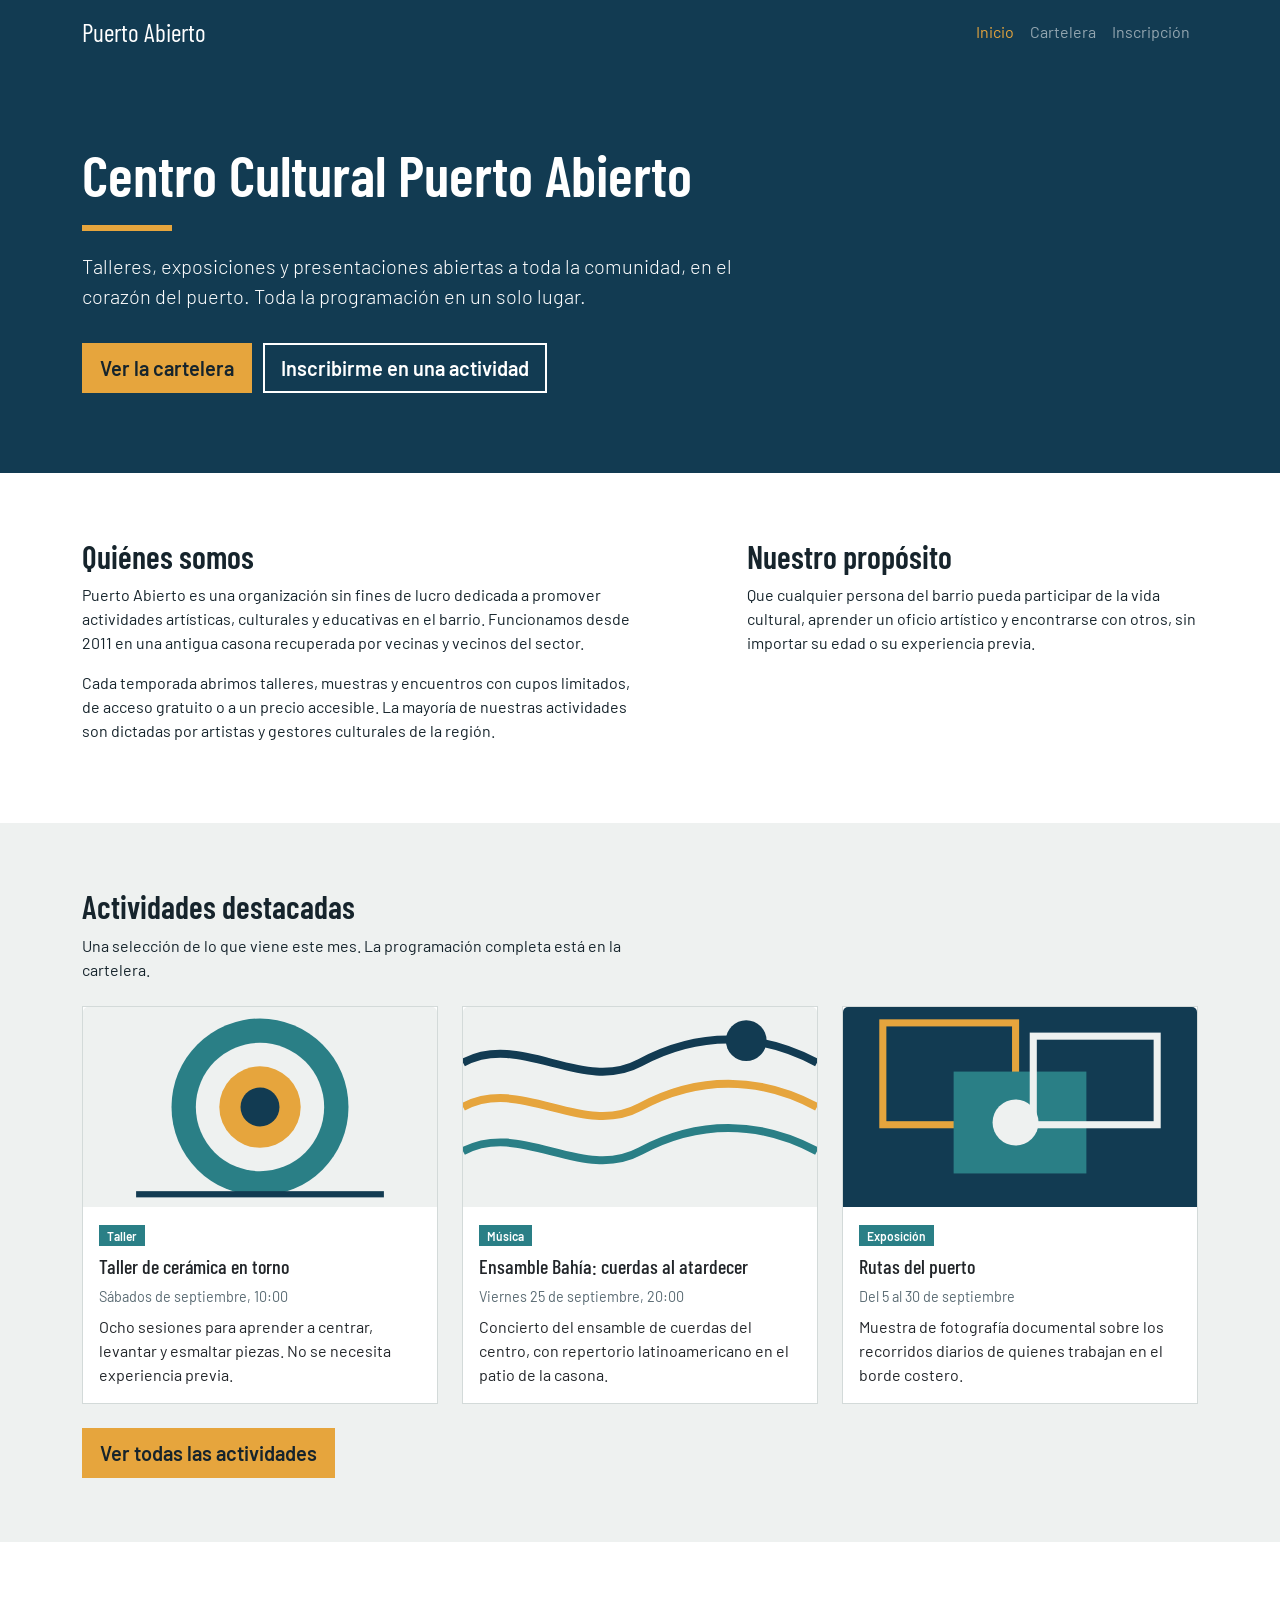
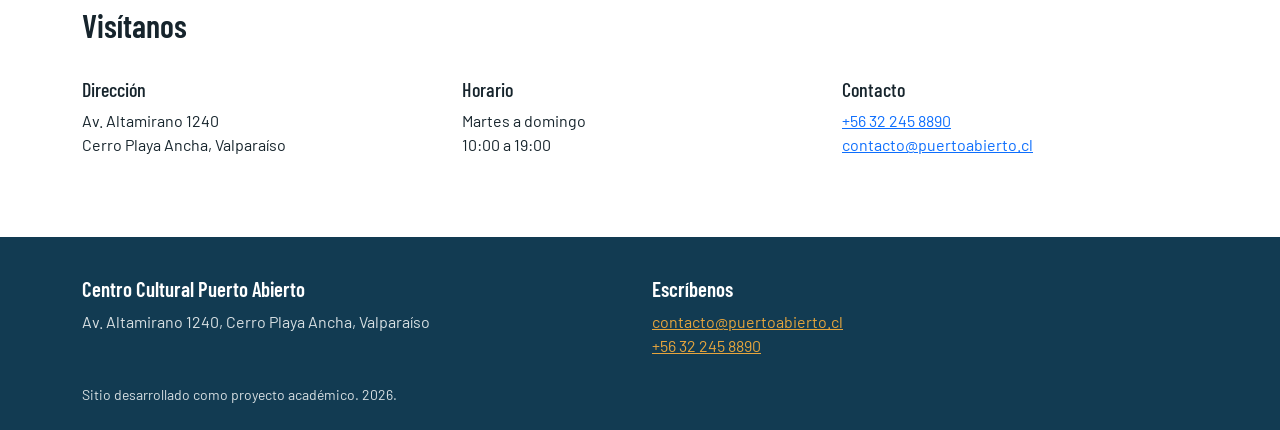
==== index.html @ 6d6f0b33 "estructura de sitios, estilo y formulario" ====
<!DOCTYPE html>
<html lang="es">

<head>
  <meta charset="UTF-8">
  <!-- viewport: hace que el celular use su ancho real y no simule una pantalla grande -->
  <meta name="viewport" content="width=device-width, initial-scale=1">
  <title>Centro Cultural Puerto Abierto</title>
  <meta name="description" content="Centro Cultural Puerto Abierto: talleres, exposiciones y presentaciones abiertas a la comunidad.">

  <!-- 1. Bootstrap primero -->
  <link rel="stylesheet" href="https://cdn.jsdelivr.net/npm/bootstrap@5.3.3/dist/css/bootstrap.min.css">
  <!-- 2. Tipografias -->
  <link rel="preconnect" href="https://fonts.googleapis.com">
  <link rel="preconnect" href="https://fonts.gstatic.com" crossorigin>
  <link rel="stylesheet" href="https://fonts.googleapis.com/css2?family=Barlow:wght@400;600&family=Barlow+Condensed:wght@600;700&display=swap">
  <!-- 3. Mi hoja de estilos al final, para poder sobrescribir a Bootstrap -->
  <link rel="stylesheet" href="css/estilos.css">
</head>

<body>

  <!-- ==================== ENCABEZADO Y MENU ==================== -->
  <header>
    <nav class="navbar navbar-expand-lg pa-menu" data-bs-theme="dark" aria-label="Navegación principal">
      <div class="container">

        <a class="navbar-brand" href="index.html">Puerto Abierto</a>

        <!-- Boton hamburguesa: aparece bajo 992px -->
        <button class="navbar-toggler" type="button"
                data-bs-toggle="collapse" data-bs-target="#menuPrincipal"
                aria-controls="menuPrincipal" aria-expanded="false"
                aria-label="Abrir el menú de navegación">
          <span class="navbar-toggler-icon"></span>
        </button>

        <!-- Bloque que se abre y cierra con el boton -->
        <div class="collapse navbar-collapse" id="menuPrincipal">
          <ul class="navbar-nav ms-auto">
            <li class="nav-item"><a class="nav-link active" aria-current="page" href="index.html">Inicio</a></li>
            <li class="nav-item"><a class="nav-link" href="cartelera.html">Cartelera</a></li>
            <li class="nav-item"><a class="nav-link" href="inscripcion.html">Inscripción</a></li>
          </ul>
        </div>

      </div>
    </nav>
  </header>


  <main>

    <!-- ==================== SECCION: BIENVENIDA ==================== -->
    <section class="pa-portada">
      <div class="container">
        <div class="row">
          <div class="col-12 col-lg-8">

            <h1>Centro Cultural Puerto Abierto</h1>
            <div class="pa-linea"></div>
            <p class="lead pa-texto">
              Talleres, exposiciones y presentaciones abiertas a toda la comunidad, en el corazón del puerto.
              Toda la programación en un solo lugar.
            </p>

            <!-- Llamada a la accion hacia la cartelera -->
            <a class="btn pa-boton btn-lg mt-3 me-2" href="cartelera.html">Ver la cartelera</a>
            <a class="btn pa-boton-borde btn-lg mt-3" href="inscripcion.html">Inscribirme en una actividad</a>

          </div>
        </div>
      </div>
    </section>


    <!-- ==================== SECCION: QUIENES SOMOS ==================== -->
    <section class="pa-seccion">
      <div class="container">
        <div class="row g-4">

          <div class="col-12 col-lg-7">
            <h2>Quiénes somos</h2>
            <p class="pa-texto">
              Puerto Abierto es una organización sin fines de lucro dedicada a promover actividades artísticas,
              culturales y educativas en el barrio. Funcionamos desde 2011 en una antigua casona recuperada por
              vecinas y vecinos del sector.
            </p>
            <p class="pa-texto">
              Cada temporada abrimos talleres, muestras y encuentros con cupos limitados, de acceso gratuito o a
              un precio accesible. La mayoría de nuestras actividades son dictadas por artistas y gestores
              culturales de la región.
            </p>
          </div>

          <div class="col-12 col-lg-5">
            <h2>Nuestro propósito</h2>
            <p class="pa-texto">
              Que cualquier persona del barrio pueda participar de la vida cultural, aprender un oficio artístico
              y encontrarse con otros, sin importar su edad o su experiencia previa.
            </p>
          </div>

        </div>
      </div>
    </section>


    <!-- ==================== SECCION: ACTIVIDADES DESTACADAS ==================== -->
    <!-- 3 tarjetas. En celular 1 por fila (col-12), desde 768px 3 por fila (col-md-4) -->
    <section class="pa-seccion pa-seccion-gris">
      <div class="container">

        <h2>Actividades destacadas</h2>
        <p class="pa-texto mb-4">
          Una selección de lo que viene este mes. La programación completa está en la cartelera.
        </p>

        <div class="row g-4">

          <!-- Actividad destacada 1 -->
          <div class="col-12 col-md-4">
            <article class="card pa-tarjeta h-100">
              <img class="card-img-top" src="img/ceramica.svg" alt="Ilustración de un plato girando en el torno de cerámica">
              <div class="card-body">
                <span class="badge pa-categoria mb-2">Taller</span>
                <h3 class="h5 card-title">Taller de cerámica en torno</h3>
                <p class="pa-fecha">Sábados de septiembre, 10:00</p>
                <p class="card-text">Ocho sesiones para aprender a centrar, levantar y esmaltar piezas. No se
                  necesita experiencia previa.</p>
              </div>
            </article>
          </div>

          <!-- Actividad destacada 2 -->
          <div class="col-12 col-md-4">
            <article class="card pa-tarjeta h-100">
              <img class="card-img-top" src="img/musica.svg" alt="Ilustración de ondas sonoras de colores">
              <div class="card-body">
                <span class="badge pa-categoria mb-2">Música</span>
                <h3 class="h5 card-title">Ensamble Bahía: cuerdas al atardecer</h3>
                <p class="pa-fecha">Viernes 25 de septiembre, 20:00</p>
                <p class="card-text">Concierto del ensamble de cuerdas del centro, con repertorio latinoamericano
                  en el patio de la casona.</p>
              </div>
            </article>
          </div>

          <!-- Actividad destacada 3 -->
          <div class="col-12 col-md-4">
            <article class="card pa-tarjeta h-100">
              <img class="card-img-top" src="img/fotografia.svg" alt="Ilustración de marcos fotográficos superpuestos">
              <div class="card-body">
                <span class="badge pa-categoria mb-2">Exposición</span>
                <h3 class="h5 card-title">Rutas del puerto</h3>
                <p class="pa-fecha">Del 5 al 30 de septiembre</p>
                <p class="card-text">Muestra de fotografía documental sobre los recorridos diarios de quienes
                  trabajan en el borde costero.</p>
              </div>
            </article>
          </div>

        </div>

        <a class="btn pa-boton btn-lg mt-4" href="cartelera.html">Ver todas las actividades</a>

      </div>
    </section>


    <!-- ==================== SECCION: CONTACTO Y UBICACION ==================== -->
    <section class="pa-seccion" id="visitanos">
      <div class="container">

        <h2>Visítanos</h2>

        <div class="row g-4 mt-1">

          <div class="col-12 col-md-4">
            <h3 class="h5">Dirección</h3>
            <p>Av. Altamirano 1240<br>Cerro Playa Ancha, Valparaíso</p>
          </div>

          <div class="col-12 col-md-4">
            <h3 class="h5">Horario</h3>
            <p>Martes a domingo<br>10:00 a 19:00</p>
          </div>

          <div class="col-12 col-md-4">
            <h3 class="h5">Contacto</h3>
            <p>
              <a href="tel:+56322458890">+56 32 245 8890</a><br>
              <a href="mailto:contacto@puertoabierto.cl">contacto@puertoabierto.cl</a>
            </p>
          </div>

        </div>
      </div>
    </section>

  </main>


  <!-- ==================== PIE DE PAGINA ==================== -->
  <footer class="pa-pie">
    <div class="container">
      <div class="row g-4">

        <div class="col-12 col-md-6">
          <h2>Centro Cultural Puerto Abierto</h2>
          <p class="mb-0">Av. Altamirano 1240, Cerro Playa Ancha, Valparaíso</p>
        </div>

        <div class="col-12 col-md-6">
          <h2>Escríbenos</h2>
          <p class="mb-0">
            <a href="mailto:contacto@puertoabierto.cl">contacto@puertoabierto.cl</a><br>
            <a href="tel:+56322458890">+56 32 245 8890</a>
          </p>
        </div>

      </div>
      <p class="mt-4 mb-0"><small>Sitio desarrollado como proyecto académico. 2026.</small></p>
    </div>
  </footer>

  <!-- JavaScript de Bootstrap: solo lo necesita el menu hamburguesa -->
  <script src="https://cdn.jsdelivr.net/npm/bootstrap@5.3.3/dist/js/bootstrap.bundle.min.js"></script>

</body>

</html>
---- css/estilos.css ----
/* ============================================================
   CENTRO CULTURAL PUERTO ABIERTO - HOJA DE ESTILOS PROPIA
   Complementa a Bootstrap. Se carga DESPUES de Bootstrap
   para poder sobrescribir sus estilos.

   INDICE
   1. Variables de color y tipografia   <- cambiar colores aqui
   2. Estilos generales
   3. Menu de navegacion
   4. Portada (seccion de bienvenida)
   5. Botones
   6. Secciones
   7. Tarjetas de actividades
   8. Formulario
   9. Pie de pagina
  10. Pantallas pequenas (media query)
   ============================================================ */


/* ---------- 1. VARIABLES DE COLOR Y TIPOGRAFIA ---------- */
/* Se declaran una sola vez y se usan con var(--nombre).
   Cambiar un color aqui lo cambia en todo el sitio. */

:root {
  --pa-azul: #123b52;       /* fondo del menu, portada y pie */
  --pa-agua: #2a7f86;       /* etiquetas de categoria */
  --pa-amarillo: #e6a53d;   /* botones y detalles */
  --pa-gris: #eef1f0;       /* fondo de secciones claras */
  --pa-borde: #d3dad9;      /* bordes de tarjetas y formulario */
  --pa-texto: #16242c;      /* color del texto */

  --pa-fuente-texto: "Barlow", sans-serif;
  --pa-fuente-titulo: "Barlow Condensed", sans-serif;
}


/* ---------- 2. ESTILOS GENERALES ---------- */

body {
  font-family: var(--pa-fuente-texto);
  color: var(--pa-texto);
  background-color: #ffffff;
}

h1, h2, h3 {
  font-family: var(--pa-fuente-titulo);
  font-weight: 600;
}

h1 { font-size: 2.9rem; }
h2 { font-size: 2rem; }

/* Limita el ancho de los parrafos para que la lectura sea comoda */
.pa-texto {
  max-width: 62ch;
}


/* ---------- 3. MENU DE NAVEGACION ---------- */

.pa-menu {
  background-color: var(--pa-azul);
}

.pa-menu .navbar-brand {
  font-family: var(--pa-fuente-titulo);
  font-size: 1.6rem;
}

/* Resalta el enlace de la pagina en la que estoy */
.pa-menu .nav-link.active {
  color: var(--pa-amarillo);
}


/* ---------- 4. PORTADA (SECCION DE BIENVENIDA) ---------- */

.pa-portada {
  background-color: var(--pa-azul);
  color: #ffffff;
  padding: 5rem 0;
}

.pa-portada h1 {
  font-size: 3.6rem;
  line-height: 1.05;
}

/* Linea amarilla decorativa bajo el titulo */
.pa-linea {
  width: 90px;
  height: 6px;
  background-color: var(--pa-amarillo);
  margin: 1.25rem 0;
}


/* ---------- 5. BOTONES ---------- */

.pa-boton {
  background-color: var(--pa-amarillo);
  color: var(--pa-texto);
  border: 2px solid var(--pa-amarillo);
  border-radius: 0;
  font-weight: 600;
}

.pa-boton:hover,
.pa-boton:focus {
  background-color: #f0b95c;
  border-color: #f0b95c;
  color: var(--pa-texto);
}

/* Boton secundario: solo borde, para usar sobre la portada azul */
.pa-boton-borde {
  background-color: transparent;
  color: #ffffff;
  border: 2px solid #ffffff;
  border-radius: 0;
  font-weight: 600;
}

.pa-boton-borde:hover,
.pa-boton-borde:focus {
  background-color: #ffffff;
  color: var(--pa-azul);
}


/* ---------- 6. SECCIONES ---------- */

.pa-seccion {
  padding: 4rem 0;
}

/* Fondo gris claro para alternar secciones */
.pa-seccion-gris {
  background-color: var(--pa-gris);
}


/* ---------- 7. TARJETAS DE ACTIVIDADES ---------- */
/* Bordes rectos y sin sombra, para dar un aire de afiche impreso */

.pa-tarjeta {
  border: 1px solid var(--pa-borde);
  border-radius: 0;
  background-color: #ffffff;
}

/* Alto fijo + cover: la imagen llena el espacio sin deformarse */
.pa-tarjeta img {
  width: 100%;
  height: 200px;
  object-fit: cover;
}

.pa-categoria {
  background-color: var(--pa-agua);
  color: #ffffff;
  border-radius: 0;
  font-weight: 600;
}

.pa-fecha {
  color: #5a6b73;
  font-size: 0.9rem;
  margin-bottom: 0.5rem;
}


/* ---------- 8. FORMULARIO ---------- */

.pa-formulario {
  border: 1px solid var(--pa-borde);
  padding: 1.75rem;
}

/* Marca de foco en color propio, para que se note al navegar con teclado */
.form-control:focus,
.form-select:focus,
.form-check-input:focus {
  border-color: var(--pa-agua);
  box-shadow: 0 0 0 0.2rem rgba(42, 127, 134, 0.25);
}

.form-check-input:checked {
  background-color: var(--pa-agua);
  border-color: var(--pa-agua);
}


/* ---------- 9. PIE DE PAGINA ---------- */

.pa-pie {
  background-color: var(--pa-azul);
  color: #d8e0e3;
  padding: 2.5rem 0 1.5rem;
}

.pa-pie h2 {
  color: #ffffff;
  font-size: 1.3rem;
}

.pa-pie a {
  color: var(--pa-amarillo);
}


/* ---------- 10. PANTALLAS PEQUENAS (MEDIA QUERY) ---------- */
/* Bajo 768px reduzco tamanos de mis propias secciones.
   Bootstrap ya se encarga de reacomodar las columnas. */

@media (max-width: 767.98px) {
  .pa-portada { padding: 3rem 0; }
  .pa-portada h1 { font-size: 2.5rem; }
  .pa-seccion { padding: 2.5rem 0; }
  h2 { font-size: 1.6rem; }
}
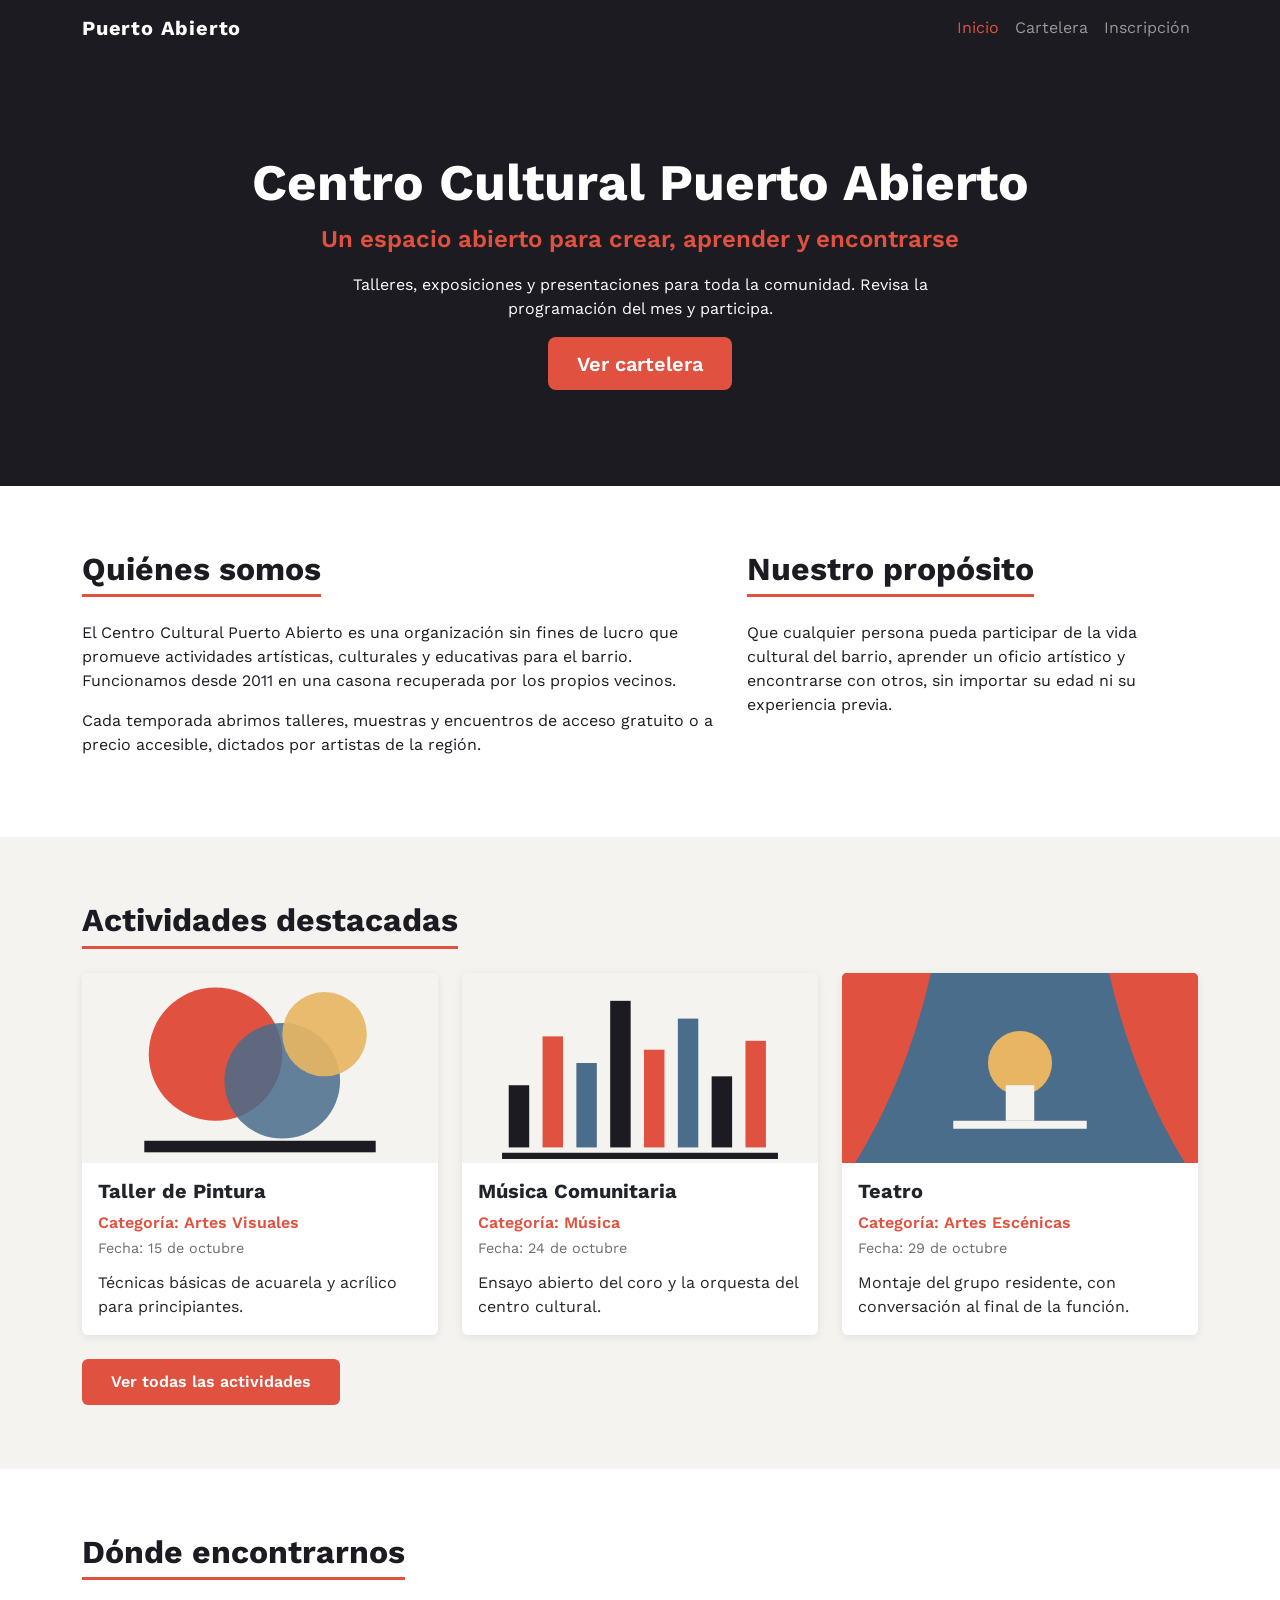
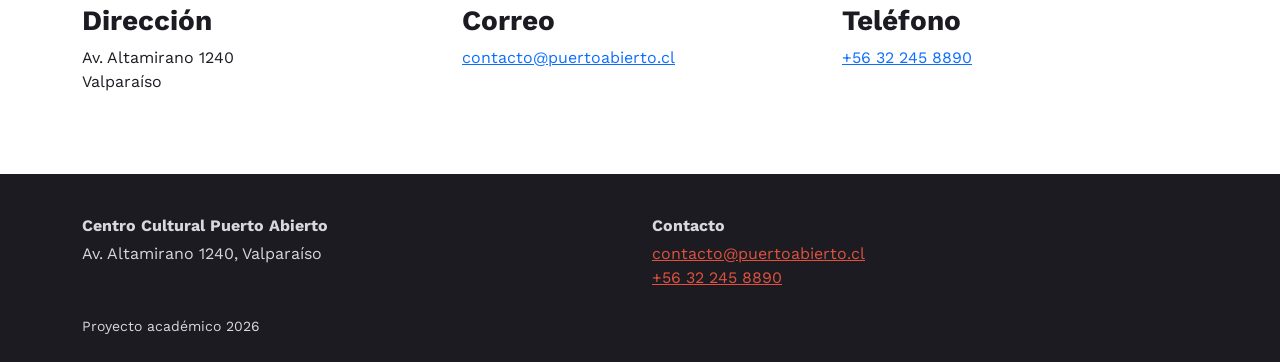
==== commit 49d2abfb: "actualizacion" ====
--- a/index.html
+++ b/index.html
@@ -3,42 +3,36 @@
 
 <head>
   <meta charset="UTF-8">
-  <!-- viewport: hace que el celular use su ancho real y no simule una pantalla grande -->
   <meta name="viewport" content="width=device-width, initial-scale=1">
   <title>Centro Cultural Puerto Abierto</title>
-  <meta name="description" content="Centro Cultural Puerto Abierto: talleres, exposiciones y presentaciones abiertas a la comunidad.">
 
-  <!-- 1. Bootstrap primero -->
+  <!-- 1. Bootstrap -->
   <link rel="stylesheet" href="https://cdn.jsdelivr.net/npm/bootstrap@5.3.3/dist/css/bootstrap.min.css">
-  <!-- 2. Tipografias -->
-  <link rel="preconnect" href="https://fonts.googleapis.com">
-  <link rel="preconnect" href="https://fonts.gstatic.com" crossorigin>
-  <link rel="stylesheet" href="https://fonts.googleapis.com/css2?family=Barlow:wght@400;600&family=Barlow+Condensed:wght@600;700&display=swap">
-  <!-- 3. Mi hoja de estilos al final, para poder sobrescribir a Bootstrap -->
+  <!-- 2. Tipografia -->
+  <link rel="stylesheet" href="https://fonts.googleapis.com/css2?family=Work+Sans:wght@400;600;700&display=swap">
+  <!-- 3. Mi CSS al final, para poder sobrescribir a Bootstrap -->
   <link rel="stylesheet" href="css/estilos.css">
 </head>
 
 <body>
 
-  <!-- ==================== ENCABEZADO Y MENU ==================== -->
+  <!-- ===================== MENU ===================== -->
   <header>
-    <nav class="navbar navbar-expand-lg pa-menu" data-bs-theme="dark" aria-label="Navegación principal">
+    <nav class="navbar navbar-expand-lg navbar-dark barra">
       <div class="container">
 
         <a class="navbar-brand" href="index.html">Puerto Abierto</a>
 
-        <!-- Boton hamburguesa: aparece bajo 992px -->
+        <!-- Boton hamburguesa: aparece en pantallas menores a 992px -->
         <button class="navbar-toggler" type="button"
-                data-bs-toggle="collapse" data-bs-target="#menuPrincipal"
-                aria-controls="menuPrincipal" aria-expanded="false"
-                aria-label="Abrir el menú de navegación">
+                data-bs-toggle="collapse" data-bs-target="#menu"
+                aria-controls="menu" aria-expanded="false" aria-label="Abrir menú">
           <span class="navbar-toggler-icon"></span>
         </button>
 
-        <!-- Bloque que se abre y cierra con el boton -->
-        <div class="collapse navbar-collapse" id="menuPrincipal">
+        <div class="collapse navbar-collapse" id="menu">
           <ul class="navbar-nav ms-auto">
-            <li class="nav-item"><a class="nav-link active" aria-current="page" href="index.html">Inicio</a></li>
+            <li class="nav-item"><a class="nav-link active" href="index.html">Inicio</a></li>
             <li class="nav-item"><a class="nav-link" href="cartelera.html">Cartelera</a></li>
             <li class="nav-item"><a class="nav-link" href="inscripcion.html">Inscripción</a></li>
           </ul>
@@ -51,54 +45,36 @@
 
   <main>
 
-    <!-- ==================== SECCION: BIENVENIDA ==================== -->
-    <section class="pa-portada">
-      <div class="container">
-        <div class="row">
-          <div class="col-12 col-lg-8">
-
-            <h1>Centro Cultural Puerto Abierto</h1>
-            <div class="pa-linea"></div>
-            <p class="lead pa-texto">
-              Talleres, exposiciones y presentaciones abiertas a toda la comunidad, en el corazón del puerto.
-              Toda la programación en un solo lugar.
-            </p>
-
-            <!-- Llamada a la accion hacia la cartelera -->
-            <a class="btn pa-boton btn-lg mt-3 me-2" href="cartelera.html">Ver la cartelera</a>
-            <a class="btn pa-boton-borde btn-lg mt-3" href="inscripcion.html">Inscribirme en una actividad</a>
-
-          </div>
-        </div>
+    <!-- ===================== BIENVENIDA ===================== -->
+    <section class="portada">
+      <div class="container text-center">
+        <h1>Centro Cultural Puerto Abierto</h1>
+        <p class="bienvenida">Un espacio abierto para crear, aprender y encontrarse</p>
+        <p class="texto mx-auto">Talleres, exposiciones y presentaciones para toda la comunidad.
+          Revisa la programación del mes y participa.</p>
+        <a class="btn boton-principal btn-lg" href="cartelera.html">Ver cartelera</a>
       </div>
     </section>
 
 
-    <!-- ==================== SECCION: QUIENES SOMOS ==================== -->
-    <section class="pa-seccion">
+    <!-- ===================== QUIENES SOMOS ===================== -->
+    <section class="seccion">
       <div class="container">
         <div class="row g-4">
 
           <div class="col-12 col-lg-7">
             <h2>Quiénes somos</h2>
-            <p class="pa-texto">
-              Puerto Abierto es una organización sin fines de lucro dedicada a promover actividades artísticas,
-              culturales y educativas en el barrio. Funcionamos desde 2011 en una antigua casona recuperada por
-              vecinas y vecinos del sector.
-            </p>
-            <p class="pa-texto">
-              Cada temporada abrimos talleres, muestras y encuentros con cupos limitados, de acceso gratuito o a
-              un precio accesible. La mayoría de nuestras actividades son dictadas por artistas y gestores
-              culturales de la región.
-            </p>
+            <p>El Centro Cultural Puerto Abierto es una organización sin fines de lucro que promueve
+              actividades artísticas, culturales y educativas para el barrio. Funcionamos desde 2011
+              en una casona recuperada por los propios vecinos.</p>
+            <p>Cada temporada abrimos talleres, muestras y encuentros de acceso gratuito o a precio
+              accesible, dictados por artistas de la región.</p>
           </div>
 
           <div class="col-12 col-lg-5">
             <h2>Nuestro propósito</h2>
-            <p class="pa-texto">
-              Que cualquier persona del barrio pueda participar de la vida cultural, aprender un oficio artístico
-              y encontrarse con otros, sin importar su edad o su experiencia previa.
-            </p>
+            <p>Que cualquier persona pueda participar de la vida cultural del barrio, aprender un
+              oficio artístico y encontrarse con otros, sin importar su edad ni su experiencia previa.</p>
           </div>
 
         </div>
@@ -106,92 +82,82 @@
     </section>
 
 
-    <!-- ==================== SECCION: ACTIVIDADES DESTACADAS ==================== -->
-    <!-- 3 tarjetas. En celular 1 por fila (col-12), desde 768px 3 por fila (col-md-4) -->
-    <section class="pa-seccion pa-seccion-gris">
+    <!-- ===================== ACTIVIDADES DESTACADAS ===================== -->
+    <section class="seccion seccion-clara">
       <div class="container">
 
         <h2>Actividades destacadas</h2>
-        <p class="pa-texto mb-4">
-          Una selección de lo que viene este mes. La programación completa está en la cartelera.
-        </p>
 
         <div class="row g-4">
 
-          <!-- Actividad destacada 1 -->
+          <!-- Destacada 1 -->
           <div class="col-12 col-md-4">
-            <article class="card pa-tarjeta h-100">
-              <img class="card-img-top" src="img/ceramica.svg" alt="Ilustración de un plato girando en el torno de cerámica">
+            <div class="card tarjeta h-100">
+              <img src="img/actividad1.svg" class="card-img-top" alt="Manchas de pintura de colores">
               <div class="card-body">
-                <span class="badge pa-categoria mb-2">Taller</span>
-                <h3 class="h5 card-title">Taller de cerámica en torno</h3>
-                <p class="pa-fecha">Sábados de septiembre, 10:00</p>
-                <p class="card-text">Ocho sesiones para aprender a centrar, levantar y esmaltar piezas. No se
-                  necesita experiencia previa.</p>
+                <h3 class="card-title">Taller de Pintura</h3>
+                <p class="card-text categoria">Categoría: Artes Visuales</p>
+                <p class="card-text fecha">Fecha: 15 de octubre</p>
+                <p class="card-text">Técnicas básicas de acuarela y acrílico para principiantes.</p>
               </div>
-            </article>
+            </div>
           </div>
 
-          <!-- Actividad destacada 2 -->
+          <!-- Destacada 2 -->
           <div class="col-12 col-md-4">
-            <article class="card pa-tarjeta h-100">
-              <img class="card-img-top" src="img/musica.svg" alt="Ilustración de ondas sonoras de colores">
+            <div class="card tarjeta h-100">
+              <img src="img/actividad4.svg" class="card-img-top" alt="Barras de un ecualizador de música">
               <div class="card-body">
-                <span class="badge pa-categoria mb-2">Música</span>
-                <h3 class="h5 card-title">Ensamble Bahía: cuerdas al atardecer</h3>
-                <p class="pa-fecha">Viernes 25 de septiembre, 20:00</p>
-                <p class="card-text">Concierto del ensamble de cuerdas del centro, con repertorio latinoamericano
-                  en el patio de la casona.</p>
+                <h3 class="card-title">Música Comunitaria</h3>
+                <p class="card-text categoria">Categoría: Música</p>
+                <p class="card-text fecha">Fecha: 24 de octubre</p>
+                <p class="card-text">Ensayo abierto del coro y la orquesta del centro cultural.</p>
               </div>
-            </article>
+            </div>
           </div>
 
-          <!-- Actividad destacada 3 -->
+          <!-- Destacada 3 -->
           <div class="col-12 col-md-4">
-            <article class="card pa-tarjeta h-100">
-              <img class="card-img-top" src="img/fotografia.svg" alt="Ilustración de marcos fotográficos superpuestos">
+            <div class="card tarjeta h-100">
+              <img src="img/actividad5.svg" class="card-img-top" alt="Telones de un escenario de teatro">
               <div class="card-body">
-                <span class="badge pa-categoria mb-2">Exposición</span>
-                <h3 class="h5 card-title">Rutas del puerto</h3>
-                <p class="pa-fecha">Del 5 al 30 de septiembre</p>
-                <p class="card-text">Muestra de fotografía documental sobre los recorridos diarios de quienes
-                  trabajan en el borde costero.</p>
+                <h3 class="card-title">Teatro</h3>
+                <p class="card-text categoria">Categoría: Artes Escénicas</p>
+                <p class="card-text fecha">Fecha: 29 de octubre</p>
+                <p class="card-text">Montaje del grupo residente, con conversación al final de la función.</p>
               </div>
-            </article>
+            </div>
           </div>
 
         </div>
 
-        <a class="btn pa-boton btn-lg mt-4" href="cartelera.html">Ver todas las actividades</a>
+        <a class="btn boton-principal mt-4" href="cartelera.html">Ver todas las actividades</a>
 
       </div>
     </section>
 
 
-    <!-- ==================== SECCION: CONTACTO Y UBICACION ==================== -->
-    <section class="pa-seccion" id="visitanos">
+    <!-- ===================== CONTACTO Y UBICACION ===================== -->
+    <section class="seccion">
       <div class="container">
 
-        <h2>Visítanos</h2>
+        <h2>Dónde encontrarnos</h2>
 
-        <div class="row g-4 mt-1">
+        <div class="row g-4">
 
           <div class="col-12 col-md-4">
-            <h3 class="h5">Dirección</h3>
-            <p>Av. Altamirano 1240<br>Cerro Playa Ancha, Valparaíso</p>
+            <h3>Dirección</h3>
+            <p>Av. Altamirano 1240<br>Valparaíso</p>
           </div>
 
           <div class="col-12 col-md-4">
-            <h3 class="h5">Horario</h3>
-            <p>Martes a domingo<br>10:00 a 19:00</p>
+            <h3>Correo</h3>
+            <p><a href="mailto:contacto@puertoabierto.cl">contacto@puertoabierto.cl</a></p>
           </div>
 
           <div class="col-12 col-md-4">
-            <h3 class="h5">Contacto</h3>
-            <p>
-              <a href="tel:+56322458890">+56 32 245 8890</a><br>
-              <a href="mailto:contacto@puertoabierto.cl">contacto@puertoabierto.cl</a>
-            </p>
+            <h3>Teléfono</h3>
+            <p><a href="tel:+56322458890">+56 32 245 8890</a></p>
           </div>
 
         </div>
@@ -201,18 +167,18 @@
   </main>
 
 
-  <!-- ==================== PIE DE PAGINA ==================== -->
-  <footer class="pa-pie">
+  <!-- ===================== PIE DE PAGINA ===================== -->
+  <footer class="pie">
     <div class="container">
       <div class="row g-4">
 
         <div class="col-12 col-md-6">
-          <h2>Centro Cultural Puerto Abierto</h2>
-          <p class="mb-0">Av. Altamirano 1240, Cerro Playa Ancha, Valparaíso</p>
+          <p class="fw-bold mb-1">Centro Cultural Puerto Abierto</p>
+          <p class="mb-0">Av. Altamirano 1240, Valparaíso</p>
         </div>
 
         <div class="col-12 col-md-6">
-          <h2>Escríbenos</h2>
+          <p class="fw-bold mb-1">Contacto</p>
           <p class="mb-0">
             <a href="mailto:contacto@puertoabierto.cl">contacto@puertoabierto.cl</a><br>
             <a href="tel:+56322458890">+56 32 245 8890</a>
@@ -220,11 +186,11 @@
         </div>
 
       </div>
-      <p class="mt-4 mb-0"><small>Sitio desarrollado como proyecto académico. 2026.</small></p>
+      <p class="mt-4 mb-0"><small>Proyecto académico 2026</small></p>
     </div>
   </footer>
 
-  <!-- JavaScript de Bootstrap: solo lo necesita el menu hamburguesa -->
+  <!-- JavaScript de Bootstrap: solo lo usa el menu hamburguesa -->
   <script src="https://cdn.jsdelivr.net/npm/bootstrap@5.3.3/dist/js/bootstrap.bundle.min.js"></script>
 
 </body>
--- a/css/estilos.css
+++ b/css/estilos.css
@@ -1,221 +1,206 @@
-/* ============================================================
-   CENTRO CULTURAL PUERTO ABIERTO - HOJA DE ESTILOS PROPIA
-   Complementa a Bootstrap. Se carga DESPUES de Bootstrap
-   para poder sobrescribir sus estilos.
-
-   INDICE
-   1. Variables de color y tipografia   <- cambiar colores aqui
+/* ==========================================================
+   CENTRO CULTURAL PUERTO ABIERTO
+   Hoja de estilos propia.
+
+   Se carga DESPUES de Bootstrap en el HTML, por eso mis
+   reglas pueden sobrescribir las de Bootstrap.
+
+   Uso nombres de clase en espanol para no chocar nunca
+   con los nombres de Bootstrap, que estan en ingles.
+
+   CONTENIDO
+   1. Colores y tipografia   <- cambiar colores aqui
    2. Estilos generales
-   3. Menu de navegacion
-   4. Portada (seccion de bienvenida)
-   5. Botones
-   6. Secciones
+   3. Barra de navegacion
+   4. Portada
+   5. Secciones
+   6. Botones
    7. Tarjetas de actividades
    8. Formulario
    9. Pie de pagina
-  10. Pantallas pequenas (media query)
-   ============================================================ */
-
-
-/* ---------- 1. VARIABLES DE COLOR Y TIPOGRAFIA ---------- */
-/* Se declaran una sola vez y se usan con var(--nombre).
-   Cambiar un color aqui lo cambia en todo el sitio. */
+  10. Pantallas pequenas
+   ========================================================== */
+
+
+/* ---------- 1. COLORES Y TIPOGRAFIA ---------- */
+/* Estas tres variables controlan todo el color del sitio.
+   Para cambiar la identidad visual basta con editarlas aqui. */
 
 :root {
-  --pa-azul: #123b52;       /* fondo del menu, portada y pie */
-  --pa-agua: #2a7f86;       /* etiquetas de categoria */
-  --pa-amarillo: #e6a53d;   /* botones y detalles */
-  --pa-gris: #eef1f0;       /* fondo de secciones claras */
-  --pa-borde: #d3dad9;      /* bordes de tarjetas y formulario */
-  --pa-texto: #16242c;      /* color del texto */
-
-  --pa-fuente-texto: "Barlow", sans-serif;
-  --pa-fuente-titulo: "Barlow Condensed", sans-serif;
+  --principal: #1c1b22;   /* menu, pie de pagina, portada y titulos */
+  --acento: #e0523f;      /* botones y detalles */
+  --fondo: #f4f3f0;       /* fondo de las secciones claras */
 }
 
 
 /* ---------- 2. ESTILOS GENERALES ---------- */
 
 body {
-  font-family: var(--pa-fuente-texto);
-  color: var(--pa-texto);
-  background-color: #ffffff;
+  font-family: "Work Sans", sans-serif;
+  color: var(--principal);
 }
 
 h1, h2, h3 {
-  font-family: var(--pa-fuente-titulo);
+  font-weight: 700;
+}
+
+h1 {
+  font-size: 2.6rem;
+}
+
+/* Limita el largo de las lineas para que el texto sea comodo de leer */
+.texto {
+  max-width: 60ch;
+}
+
+
+/* ---------- 3. BARRA DE NAVEGACION ---------- */
+
+.barra {
+  background-color: var(--principal);
+}
+
+.barra .navbar-brand {
+  font-weight: 700;
+  letter-spacing: 0.04em;
+}
+
+/* Resalta el enlace de la pagina en la que estoy */
+.barra .nav-link.active {
+  color: var(--acento);
+}
+
+
+/* ---------- 4. PORTADA ---------- */
+
+.portada {
+  background-color: var(--principal);
+  color: #ffffff;
+  padding: 6rem 0;
+}
+
+.portada h1 {
+  font-size: 3.2rem;
+}
+
+/* Frase de bienvenida bajo el nombre del centro */
+.bienvenida {
+  color: var(--acento);
+  font-size: 1.5rem;
   font-weight: 600;
-}
-
-h1 { font-size: 2.9rem; }
-h2 { font-size: 2rem; }
-
-/* Limita el ancho de los parrafos para que la lectura sea comoda */
-.pa-texto {
-  max-width: 62ch;
-}
-
-
-/* ---------- 3. MENU DE NAVEGACION ---------- */
-
-.pa-menu {
-  background-color: var(--pa-azul);
-}
-
-.pa-menu .navbar-brand {
-  font-family: var(--pa-fuente-titulo);
-  font-size: 1.6rem;
-}
-
-/* Resalta el enlace de la pagina en la que estoy */
-.pa-menu .nav-link.active {
-  color: var(--pa-amarillo);
-}
-
-
-/* ---------- 4. PORTADA (SECCION DE BIENVENIDA) ---------- */
-
-.pa-portada {
-  background-color: var(--pa-azul);
+  margin-bottom: 1rem;
+}
+
+
+/* ---------- 5. SECCIONES ---------- */
+
+.seccion {
+  padding: 4rem 0;
+}
+
+.seccion-clara {
+  background-color: var(--fondo);
+}
+
+/* Linea de color bajo los titulos de seccion */
+.seccion h2 {
+  border-bottom: 3px solid var(--acento);
+  display: inline-block;
+  padding-bottom: 6px;
+  margin-bottom: 1.5rem;
+}
+
+
+/* ---------- 6. BOTONES ---------- */
+
+.boton-principal {
+  background-color: var(--acento);
   color: #ffffff;
-  padding: 5rem 0;
-}
-
-.pa-portada h1 {
-  font-size: 3.6rem;
-  line-height: 1.05;
-}
-
-/* Linea amarilla decorativa bajo el titulo */
-.pa-linea {
-  width: 90px;
-  height: 6px;
-  background-color: var(--pa-amarillo);
-  margin: 1.25rem 0;
-}
-
-
-/* ---------- 5. BOTONES ---------- */
-
-.pa-boton {
-  background-color: var(--pa-amarillo);
-  color: var(--pa-texto);
-  border: 2px solid var(--pa-amarillo);
-  border-radius: 0;
   font-weight: 600;
-}
-
-.pa-boton:hover,
-.pa-boton:focus {
-  background-color: #f0b95c;
-  border-color: #f0b95c;
-  color: var(--pa-texto);
-}
-
-/* Boton secundario: solo borde, para usar sobre la portada azul */
-.pa-boton-borde {
-  background-color: transparent;
+  border: none;
+  padding: 0.7rem 1.8rem;
+}
+
+.boton-principal:hover {
+  background-color: #c8442f;
   color: #ffffff;
-  border: 2px solid #ffffff;
-  border-radius: 0;
+}
+
+
+/* ---------- 7. TARJETAS DE ACTIVIDADES ---------- */
+
+.tarjeta {
+  border: none;
+  box-shadow: 0 2px 10px rgba(0, 0, 0, 0.08);
+}
+
+/* Alto fijo + cover: las imagenes quedan parejas y no se deforman */
+.tarjeta img {
+  height: 190px;
+  object-fit: cover;
+}
+
+.tarjeta h2,
+.tarjeta h3 {
+  font-size: 1.25rem;
+}
+
+/* Categoria y fecha en un tamano mas chico que la descripcion */
+.categoria {
+  color: var(--acento);
   font-weight: 600;
-}
-
-.pa-boton-borde:hover,
-.pa-boton-borde:focus {
-  background-color: #ffffff;
-  color: var(--pa-azul);
-}
-
-
-/* ---------- 6. SECCIONES ---------- */
-
-.pa-seccion {
-  padding: 4rem 0;
-}
-
-/* Fondo gris claro para alternar secciones */
-.pa-seccion-gris {
-  background-color: var(--pa-gris);
-}
-
-
-/* ---------- 7. TARJETAS DE ACTIVIDADES ---------- */
-/* Bordes rectos y sin sombra, para dar un aire de afiche impreso */
-
-.pa-tarjeta {
-  border: 1px solid var(--pa-borde);
-  border-radius: 0;
-  background-color: #ffffff;
-}
-
-/* Alto fijo + cover: la imagen llena el espacio sin deformarse */
-.pa-tarjeta img {
-  width: 100%;
-  height: 200px;
-  object-fit: cover;
-}
-
-.pa-categoria {
-  background-color: var(--pa-agua);
-  color: #ffffff;
-  border-radius: 0;
-  font-weight: 600;
-}
-
-.pa-fecha {
-  color: #5a6b73;
+  margin-bottom: 0.2rem;
+}
+
+.fecha {
+  color: #6b6b73;
   font-size: 0.9rem;
-  margin-bottom: 0.5rem;
+  margin-bottom: 0.7rem;
 }
 
 
 /* ---------- 8. FORMULARIO ---------- */
 
-.pa-formulario {
-  border: 1px solid var(--pa-borde);
-  padding: 1.75rem;
-}
-
-/* Marca de foco en color propio, para que se note al navegar con teclado */
+.formulario {
+  background-color: var(--fondo);
+  padding: 2rem;
+}
+
+/* Marca de foco en mi color, para que se vea al navegar con teclado */
 .form-control:focus,
 .form-select:focus,
 .form-check-input:focus {
-  border-color: var(--pa-agua);
-  box-shadow: 0 0 0 0.2rem rgba(42, 127, 134, 0.25);
+  border-color: var(--acento);
+  box-shadow: 0 0 0 0.2rem rgba(224, 82, 63, 0.25);
 }
 
 .form-check-input:checked {
-  background-color: var(--pa-agua);
-  border-color: var(--pa-agua);
+  background-color: var(--acento);
+  border-color: var(--acento);
 }
 
 
 /* ---------- 9. PIE DE PAGINA ---------- */
 
-.pa-pie {
-  background-color: var(--pa-azul);
-  color: #d8e0e3;
+.pie {
+  background-color: var(--principal);
+  color: #d8d7dc;
   padding: 2.5rem 0 1.5rem;
 }
 
-.pa-pie h2 {
-  color: #ffffff;
-  font-size: 1.3rem;
-}
-
-.pa-pie a {
-  color: var(--pa-amarillo);
-}
-
-
-/* ---------- 10. PANTALLAS PEQUENAS (MEDIA QUERY) ---------- */
-/* Bajo 768px reduzco tamanos de mis propias secciones.
-   Bootstrap ya se encarga de reacomodar las columnas. */
+.pie a {
+  color: var(--acento);
+}
+
+
+/* ---------- 10. PANTALLAS PEQUENAS ---------- */
+/* Bajo 768px achico los titulos y los espacios.
+   De reacomodar las columnas ya se encarga Bootstrap. */
 
 @media (max-width: 767.98px) {
-  .pa-portada { padding: 3rem 0; }
-  .pa-portada h1 { font-size: 2.5rem; }
-  .pa-seccion { padding: 2.5rem 0; }
-  h2 { font-size: 1.6rem; }
-}
+  .portada { padding: 3.5rem 0; }
+  .portada h1 { font-size: 2.1rem; }
+  .bienvenida { font-size: 1.2rem; }
+  .seccion { padding: 2.5rem 0; }
+  h1 { font-size: 2rem; }
+}
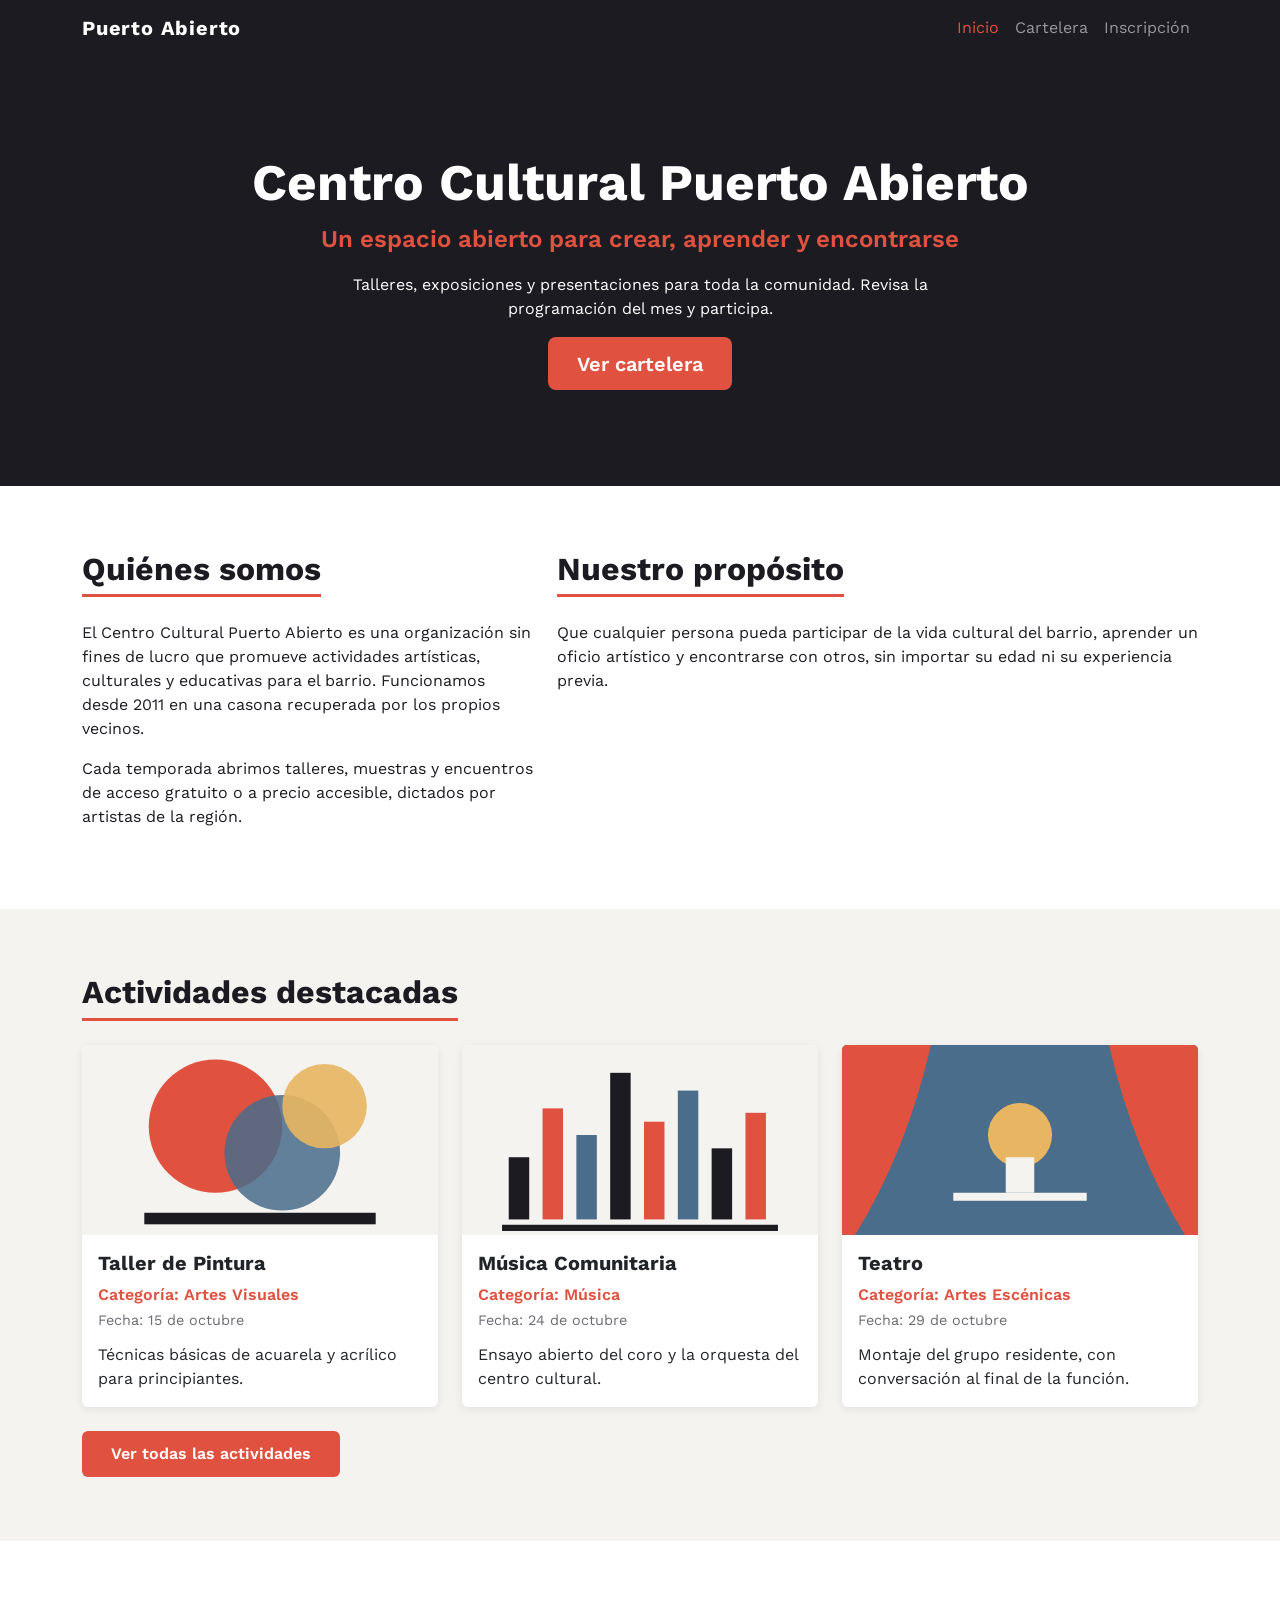
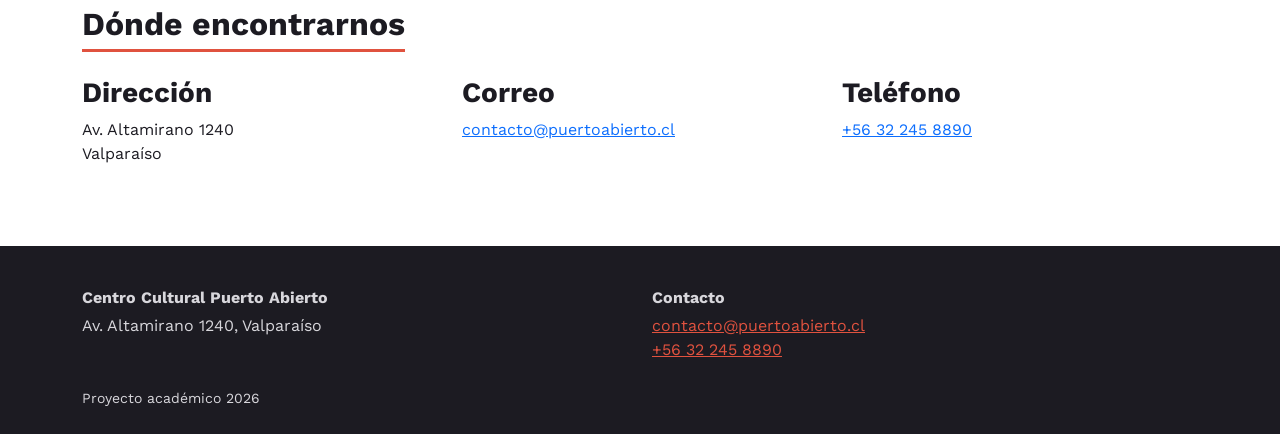
==== commit 88e4f82a: "actualizacion" ====
--- a/index.html
+++ b/index.html
@@ -62,7 +62,7 @@
       <div class="container">
         <div class="row g-4">
 
-          <div class="col-12 col-lg-7">
+          <div class="col-12 col-lg-5">
             <h2>Quiénes somos</h2>
             <p>El Centro Cultural Puerto Abierto es una organización sin fines de lucro que promueve
               actividades artísticas, culturales y educativas para el barrio. Funcionamos desde 2011
@@ -71,7 +71,7 @@
               accesible, dictados por artistas de la región.</p>
           </div>
 
-          <div class="col-12 col-lg-5">
+          <div class="col-12 col-lg-7">
             <h2>Nuestro propósito</h2>
             <p>Que cualquier persona pueda participar de la vida cultural del barrio, aprender un
               oficio artístico y encontrarse con otros, sin importar su edad ni su experiencia previa.</p>
